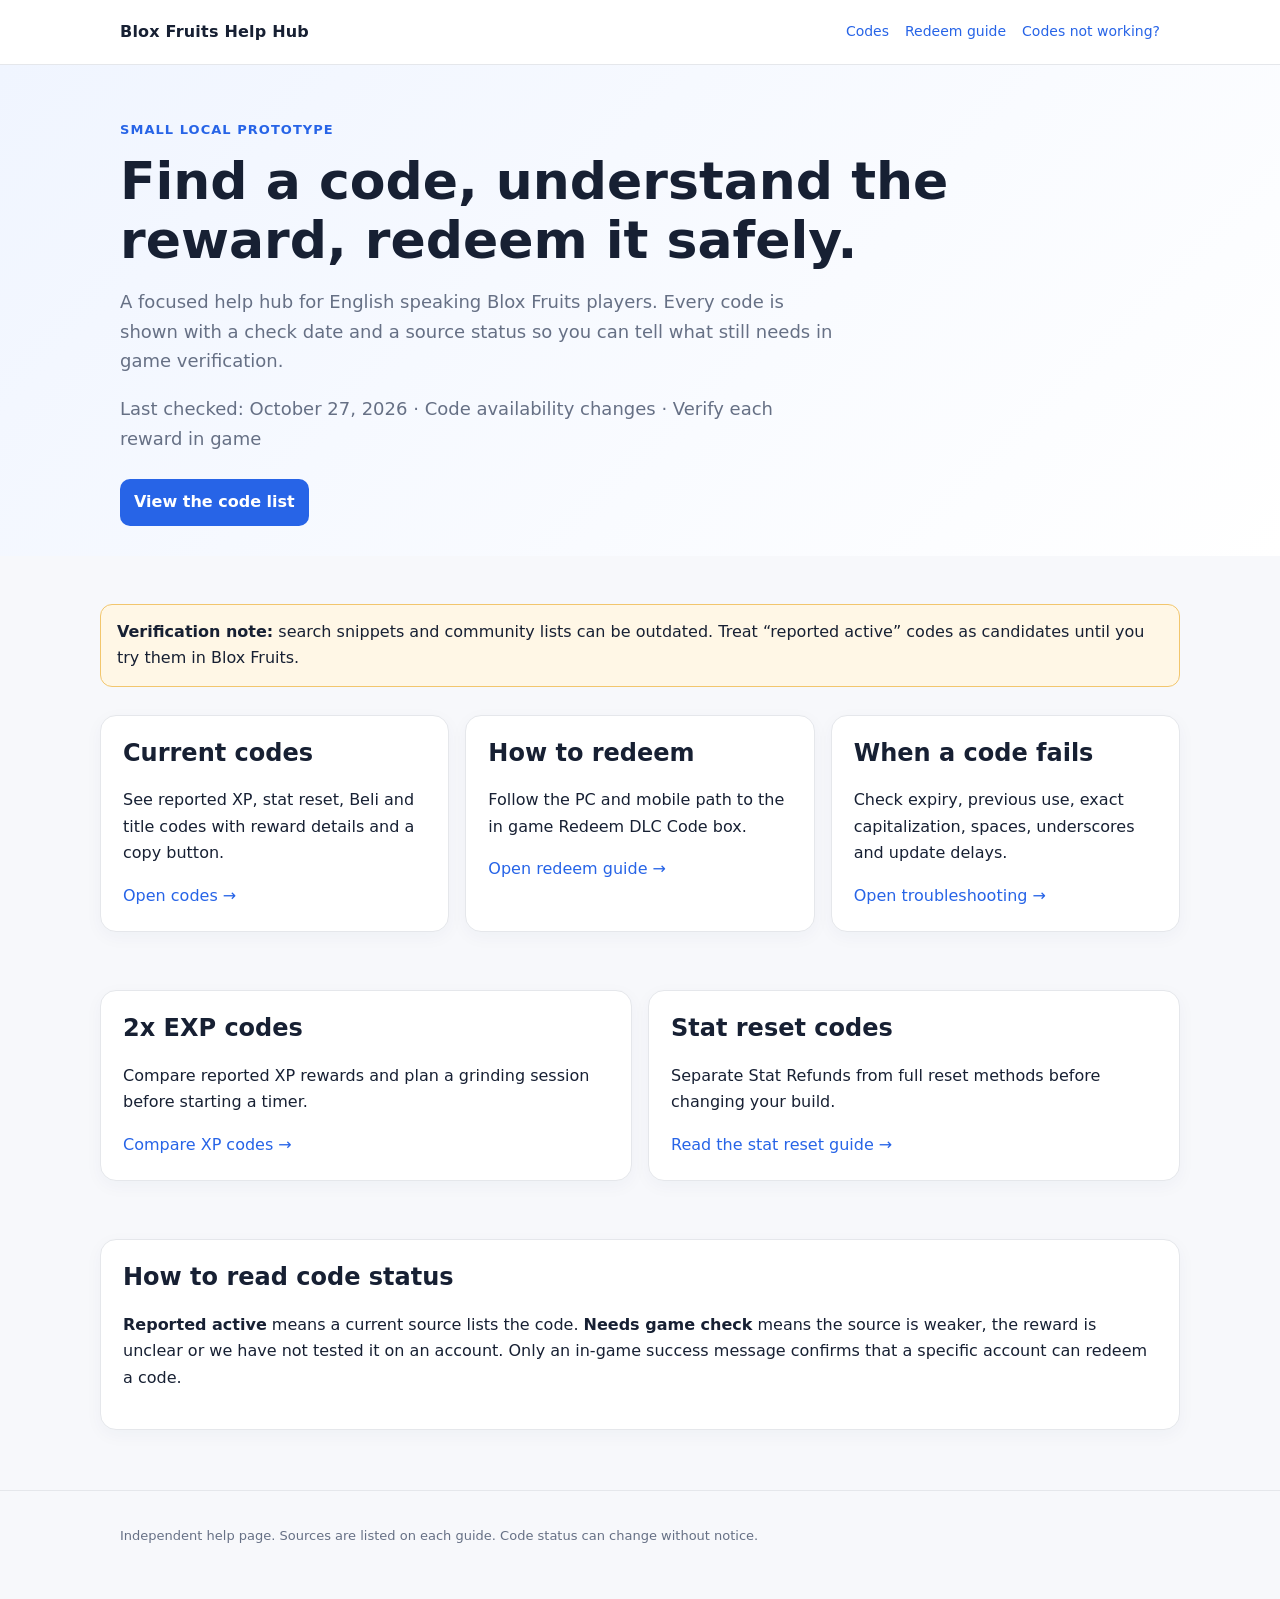
==== index.html @ a92c0d87 "Add Blox Fruits help hub site" ====
<!doctype html><html lang="en"><head><meta charset="utf-8"><meta name="viewport" content="width=device-width,initial-scale=1"><meta name="description" content="Find reported active Blox Fruits codes, confirm rewards, redeem codes on PC or mobile, and troubleshoot broken codes."><link rel="canonical" href="https://blox-fruits-help-hub.pages.dev/"><meta name="google-site-verification" content="WpJTzaE2lDU1zgOgY-33AHpInZoTjQPPPGhO0nWRNOk"><title>Blox Fruits Help Hub | Codes and Redeem Guides</title><link rel="stylesheet" href="styles.css"></head><body><header class="top"><div class="shell nav"><a class="logo" href="/">Blox Fruits Help Hub</a><nav class="links"><a href="/codes">Codes</a><a href="/redeem">Redeem guide</a><a href="/not-working">Codes not working?</a></nav></div></header><main><section class="hero"><div class="shell"><div class="eyebrow">Small local prototype</div><h1>Find a code, understand the reward, redeem it safely.</h1><p>A focused help hub for English speaking Blox Fruits players. Every code is shown with a check date and a source status so you can tell what still needs in game verification.</p><p class="meta">Last checked: October 27, 2026 · Code availability changes · Verify each reward in game</p><a class="button" href="/codes">View the code list</a></div></section><section class="section shell"><div class="notice"><strong>Verification note:</strong> search snippets and community lists can be outdated. Treat “reported active” codes as candidates until you try them in Blox Fruits.</div><div class="grid"><article class="card"><h2>Current codes</h2><p>See reported XP, stat reset, Beli and title codes with reward details and a copy button.</p><a href="/codes">Open codes →</a></article><article class="card"><h2>How to redeem</h2><p>Follow the PC and mobile path to the in game Redeem DLC Code box.</p><a href="/redeem">Open redeem guide →</a></article><article class="card"><h2>When a code fails</h2><p>Check expiry, previous use, exact capitalization, spaces, underscores and update delays.</p><a href="/not-working">Open troubleshooting →</a></article></div><div class="grid section"><article class="card"><h2>2x EXP codes</h2><p>Compare reported XP rewards and plan a grinding session before starting a timer.</p><a href="/two-x-exp-codes">Compare XP codes →</a></article><article class="card"><h2>Stat reset codes</h2><p>Separate Stat Refunds from full reset methods before changing your build.</p><a href="/stat-reset-codes">Read the stat reset guide →</a></article></div><div class="card"><h2>How to read code status</h2><p><strong>Reported active</strong> means a current source lists the code. <strong>Needs game check</strong> means the source is weaker, the reward is unclear or we have not tested it on an account. Only an in-game success message confirms that a specific account can redeem a code.</p></div></section></main><footer class="footer"><div class="shell">Independent help page. Sources are listed on each guide. Code status can change without notice.</div></footer></body></html>
---- styles.css ----
:root{--bg:#f7f8fb;--ink:#172033;--muted:#667085;--card:#fff;--line:#e5e7eb;--brand:#2764e7;--soft:#eef4ff;--warn:#fff7e6;--warn-line:#f2c66d;--ok:#e8f7ee;--ok-line:#83c99c}*{box-sizing:border-box}body{margin:0;background:var(--bg);color:var(--ink);font:16px/1.65 system-ui,-apple-system,BlinkMacSystemFont,"Segoe UI",sans-serif}a{color:var(--brand);text-decoration:none}a:hover{text-decoration:underline}.shell{max-width:1080px;margin:auto;padding:0 20px}.top{background:#fff;border-bottom:1px solid var(--line);position:sticky;top:0;z-index:10}.nav{display:flex;align-items:center;justify-content:space-between;min-height:64px;gap:18px}.logo{font-weight:800;color:var(--ink);letter-spacing:.2px}.links{display:flex;gap:16px;flex-wrap:wrap;font-size:14px}.hero{padding:54px 0 30px;background:linear-gradient(135deg,#f0f5ff,#fff)}.eyebrow{font-size:13px;color:var(--brand);font-weight:700;text-transform:uppercase;letter-spacing:.08em}.hero h1{font-size:clamp(32px,5vw,52px);line-height:1.12;margin:12px 0}.hero p{max-width:720px;color:var(--muted);font-size:18px}.meta{font-size:13px;color:var(--muted)}.grid{display:grid;grid-template-columns:repeat(auto-fit,minmax(240px,1fr));gap:16px;margin:28px 0}.card{background:var(--card);border:1px solid var(--line);border-radius:16px;padding:22px;box-shadow:0 5px 18px rgba(25,50,100,.04)}.card h2,.card h3{margin-top:0;line-height:1.25}.button{display:inline-block;background:var(--brand);color:#fff;border-radius:10px;padding:10px 14px;font-weight:700;margin-top:8px}.button:hover{text-decoration:none;filter:brightness(.95)}.section{padding:30px 0}.notice{background:var(--warn);border:1px solid var(--warn-line);padding:14px 16px;border-radius:12px;margin:18px 0}.success{background:var(--ok);border:1px solid var(--ok-line);padding:14px 16px;border-radius:12px;margin:18px 0}.table-wrap{overflow-x:auto;background:#fff;border:1px solid var(--line);border-radius:14px}.codes{border-collapse:collapse;width:100%;min-width:680px}.codes th,.codes td{padding:13px 14px;border-bottom:1px solid var(--line);text-align:left;vertical-align:top}.codes th{background:#fafbff;font-size:13px;color:var(--muted)}.codes tr:last-child td{border-bottom:0}.code{font-family:ui-monospace,SFMono-Regular,Menlo,monospace;font-weight:700;white-space:nowrap}.tag{display:inline-block;border-radius:999px;padding:2px 9px;font-size:12px;font-weight:700}.tag.verify{background:#fff1cc;color:#8a5b00}.tag.exp{background:#f1f2f4;color:#596273}.tag.xp{background:#e9f2ff;color:#2058bb}.two{display:grid;grid-template-columns:repeat(auto-fit,minmax(300px,1fr));gap:18px}.steps li{margin:9px 0}.footer{color:var(--muted);font-size:13px;padding:34px 0 52px;border-top:1px solid var(--line);margin-top:30px}.small{font-size:14px;color:var(--muted)}@media(max-width:640px){.nav{align-items:flex-start;flex-direction:column;padding:14px 0}.hero{padding-top:34px}.links{gap:10px}.card{padding:18px}.table-wrap{overflow:visible;border:0;background:transparent}.codes{display:block;min-width:0;background:transparent}.codes thead{display:none}.codes tbody,.codes tr,.codes td{display:block;width:100%}.codes tr{background:#fff;border:1px solid var(--line);border-radius:14px;margin:0 0 12px;padding:4px 14px}.codes td{border-bottom:1px solid var(--line);padding:10px 0}.codes tr:last-child td{border-bottom:1px solid var(--line)}.codes td:last-child{border-bottom:0;padding-top:12px}.codes td::before{content:attr(data-label);display:block;font-size:12px;font-weight:700;color:var(--muted);margin-bottom:3px}.code{white-space:normal;overflow-wrap:anywhere}.two{grid-template-columns:1fr}}
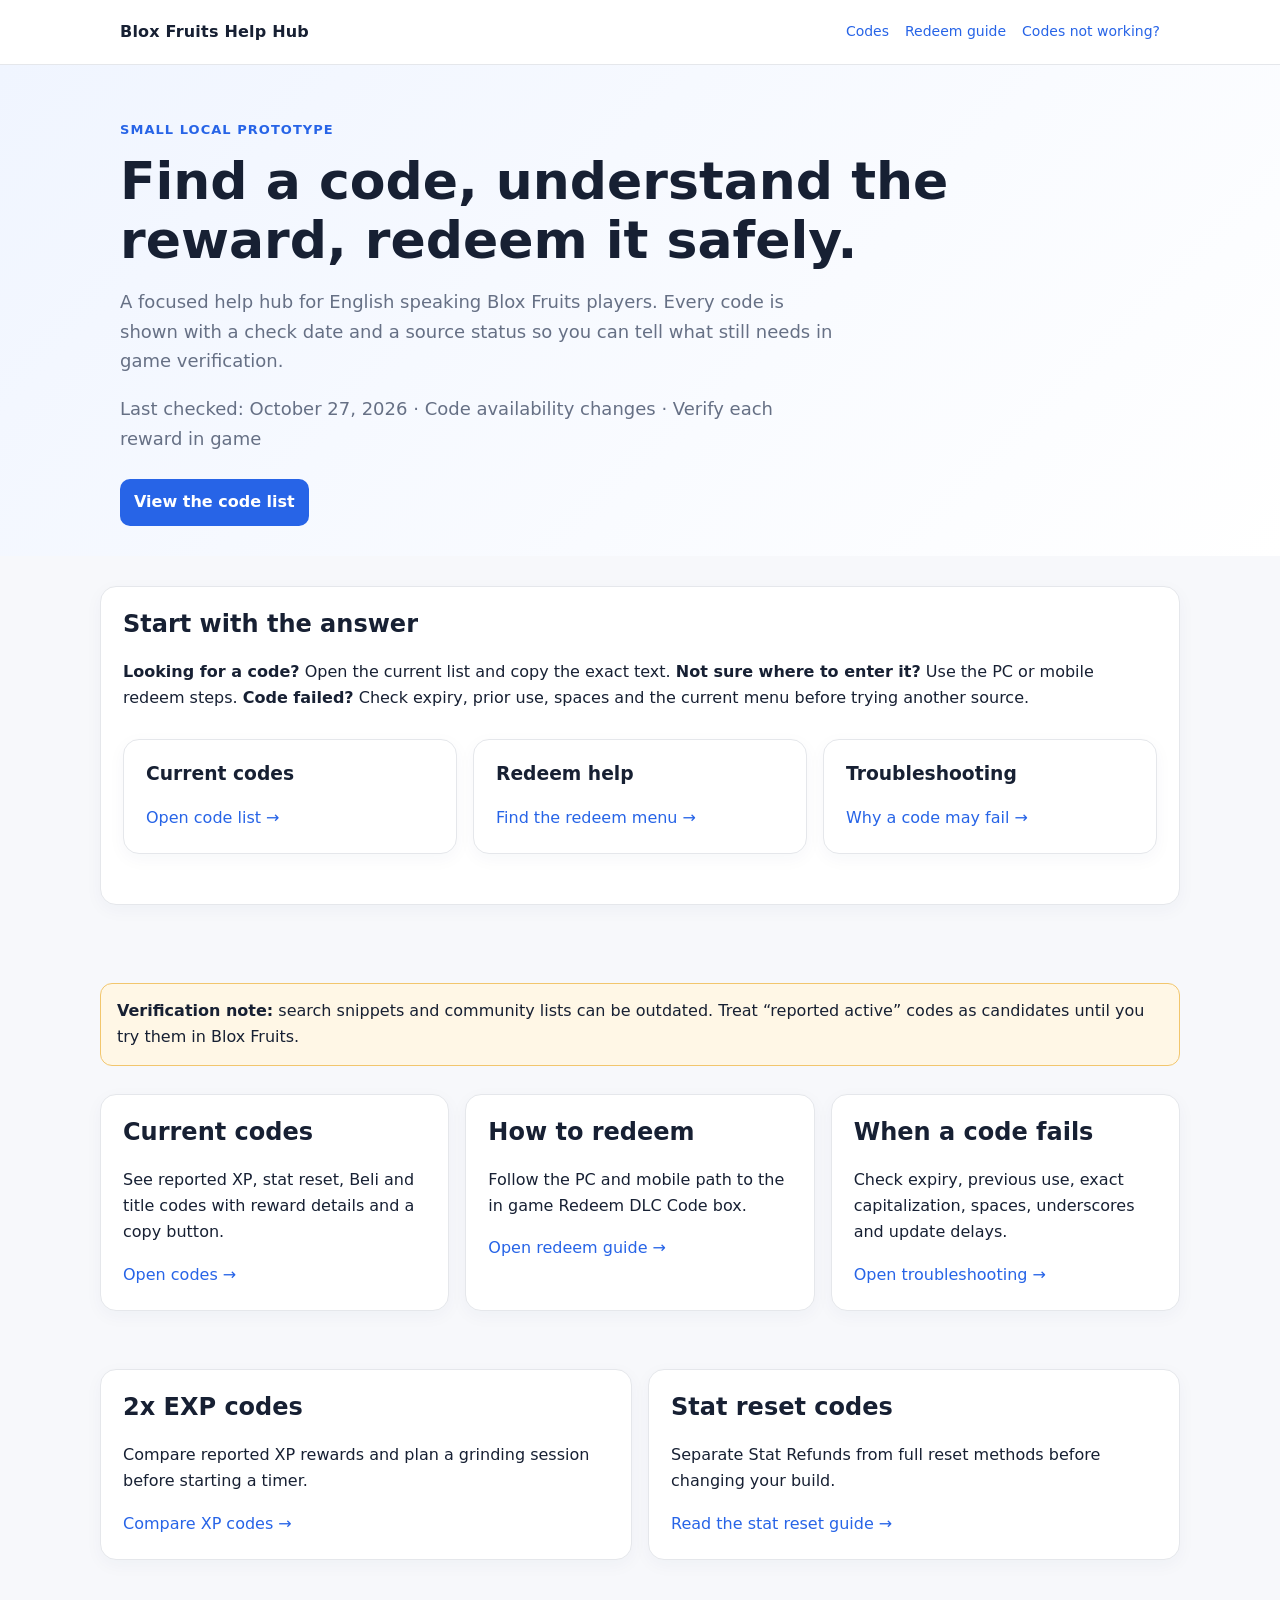
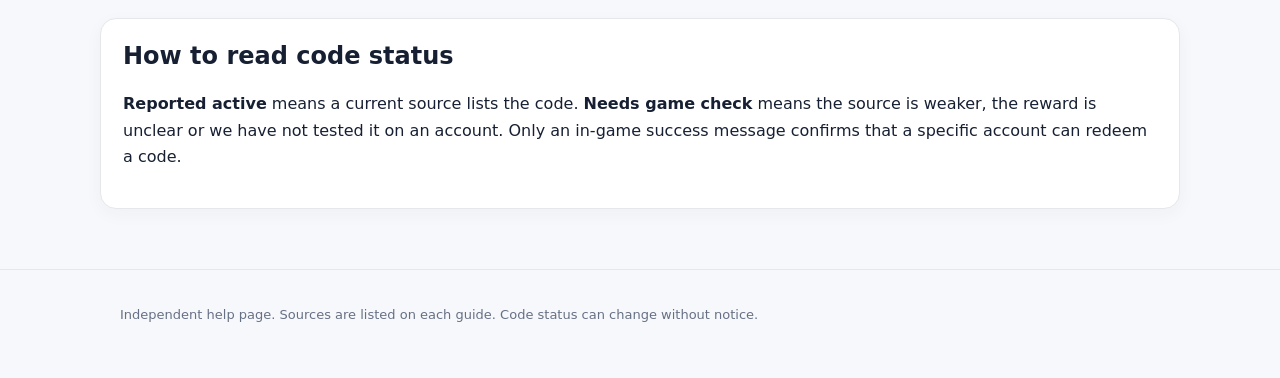
==== commit 6be7cca5: "Add topic pages and improve mobile code cards" ====
--- a/index.html
+++ b/index.html
@@ -1 +1 @@
-<!doctype html><html lang="en"><head><meta charset="utf-8"><meta name="viewport" content="width=device-width,initial-scale=1"><meta name="description" content="Find reported active Blox Fruits codes, confirm rewards, redeem codes on PC or mobile, and troubleshoot broken codes."><link rel="canonical" href="https://blox-fruits-help-hub.pages.dev/"><meta name="google-site-verification" content="WpJTzaE2lDU1zgOgY-33AHpInZoTjQPPPGhO0nWRNOk"><title>Blox Fruits Help Hub | Codes and Redeem Guides</title><link rel="stylesheet" href="styles.css"></head><body><header class="top"><div class="shell nav"><a class="logo" href="/">Blox Fruits Help Hub</a><nav class="links"><a href="/codes">Codes</a><a href="/redeem">Redeem guide</a><a href="/not-working">Codes not working?</a></nav></div></header><main><section class="hero"><div class="shell"><div class="eyebrow">Small local prototype</div><h1>Find a code, understand the reward, redeem it safely.</h1><p>A focused help hub for English speaking Blox Fruits players. Every code is shown with a check date and a source status so you can tell what still needs in game verification.</p><p class="meta">Last checked: October 27, 2026 · Code availability changes · Verify each reward in game</p><a class="button" href="/codes">View the code list</a></div></section><section class="section shell"><div class="notice"><strong>Verification note:</strong> search snippets and community lists can be outdated. Treat “reported active” codes as candidates until you try them in Blox Fruits.</div><div class="grid"><article class="card"><h2>Current codes</h2><p>See reported XP, stat reset, Beli and title codes with reward details and a copy button.</p><a href="/codes">Open codes →</a></article><article class="card"><h2>How to redeem</h2><p>Follow the PC and mobile path to the in game Redeem DLC Code box.</p><a href="/redeem">Open redeem guide →</a></article><article class="card"><h2>When a code fails</h2><p>Check expiry, previous use, exact capitalization, spaces, underscores and update delays.</p><a href="/not-working">Open troubleshooting →</a></article></div><div class="grid section"><article class="card"><h2>2x EXP codes</h2><p>Compare reported XP rewards and plan a grinding session before starting a timer.</p><a href="/two-x-exp-codes">Compare XP codes →</a></article><article class="card"><h2>Stat reset codes</h2><p>Separate Stat Refunds from full reset methods before changing your build.</p><a href="/stat-reset-codes">Read the stat reset guide →</a></article></div><div class="card"><h2>How to read code status</h2><p><strong>Reported active</strong> means a current source lists the code. <strong>Needs game check</strong> means the source is weaker, the reward is unclear or we have not tested it on an account. Only an in-game success message confirms that a specific account can redeem a code.</p></div></section></main><footer class="footer"><div class="shell">Independent help page. Sources are listed on each guide. Code status can change without notice.</div></footer></body></html>
+<!doctype html><html lang="en"><head><meta charset="utf-8"><meta name="viewport" content="width=device-width,initial-scale=1"><meta name="description" content="Find reported active Blox Fruits codes, confirm rewards, redeem codes on PC or mobile, and troubleshoot broken codes."><link rel="canonical" href="https://blox-fruits-help-hub.pages.dev/"><meta name="google-site-verification" content="WpJTzaE2lDU1zgOgY-33AHpInZoTjQPPPGhO0nWRNOk"><title>Blox Fruits Help Hub | Codes and Redeem Guides</title><link rel="stylesheet" href="styles.css"></head><body><header class="top"><div class="shell nav"><a class="logo" href="/">Blox Fruits Help Hub</a><nav class="links"><a href="/codes">Codes</a><a href="/redeem">Redeem guide</a><a href="/not-working">Codes not working?</a></nav></div></header><main><section class="hero"><div class="shell"><div class="eyebrow">Small local prototype</div><h1>Find a code, understand the reward, redeem it safely.</h1><p>A focused help hub for English speaking Blox Fruits players. Every code is shown with a check date and a source status so you can tell what still needs in game verification.</p><p class="meta">Last checked: October 27, 2026 · Code availability changes · Verify each reward in game</p><a class="button" href="/codes">View the code list</a></div></section><section class="section shell"><div class="card"><h2>Start with the answer</h2><p><strong>Looking for a code?</strong> Open the current list and copy the exact text. <strong>Not sure where to enter it?</strong> Use the PC or mobile redeem steps. <strong>Code failed?</strong> Check expiry, prior use, spaces and the current menu before trying another source.</p><div class="grid"><article class="card"><h3>Current codes</h3><a href="/codes">Open code list →</a></article><article class="card"><h3>Redeem help</h3><a href="/redeem">Find the redeem menu →</a></article><article class="card"><h3>Troubleshooting</h3><a href="/not-working">Why a code may fail →</a></article></div></div></section><section class="section shell"><div class="notice"><strong>Verification note:</strong> search snippets and community lists can be outdated. Treat “reported active” codes as candidates until you try them in Blox Fruits.</div><div class="grid"><article class="card"><h2>Current codes</h2><p>See reported XP, stat reset, Beli and title codes with reward details and a copy button.</p><a href="/codes">Open codes →</a></article><article class="card"><h2>How to redeem</h2><p>Follow the PC and mobile path to the in game Redeem DLC Code box.</p><a href="/redeem">Open redeem guide →</a></article><article class="card"><h2>When a code fails</h2><p>Check expiry, previous use, exact capitalization, spaces, underscores and update delays.</p><a href="/not-working">Open troubleshooting →</a></article></div><div class="grid section"><article class="card"><h2>2x EXP codes</h2><p>Compare reported XP rewards and plan a grinding session before starting a timer.</p><a href="/two-x-exp-codes">Compare XP codes →</a></article><article class="card"><h2>Stat reset codes</h2><p>Separate Stat Refunds from full reset methods before changing your build.</p><a href="/stat-reset-codes">Read the stat reset guide →</a></article></div><div class="card"><h2>How to read code status</h2><p><strong>Reported active</strong> means a current source lists the code. <strong>Needs game check</strong> means the source is weaker, the reward is unclear or we have not tested it on an account. Only an in-game success message confirms that a specific account can redeem a code.</p></div></section></main><footer class="footer"><div class="shell">Independent help page. Sources are listed on each guide. Code status can change without notice.</div></footer></body></html>
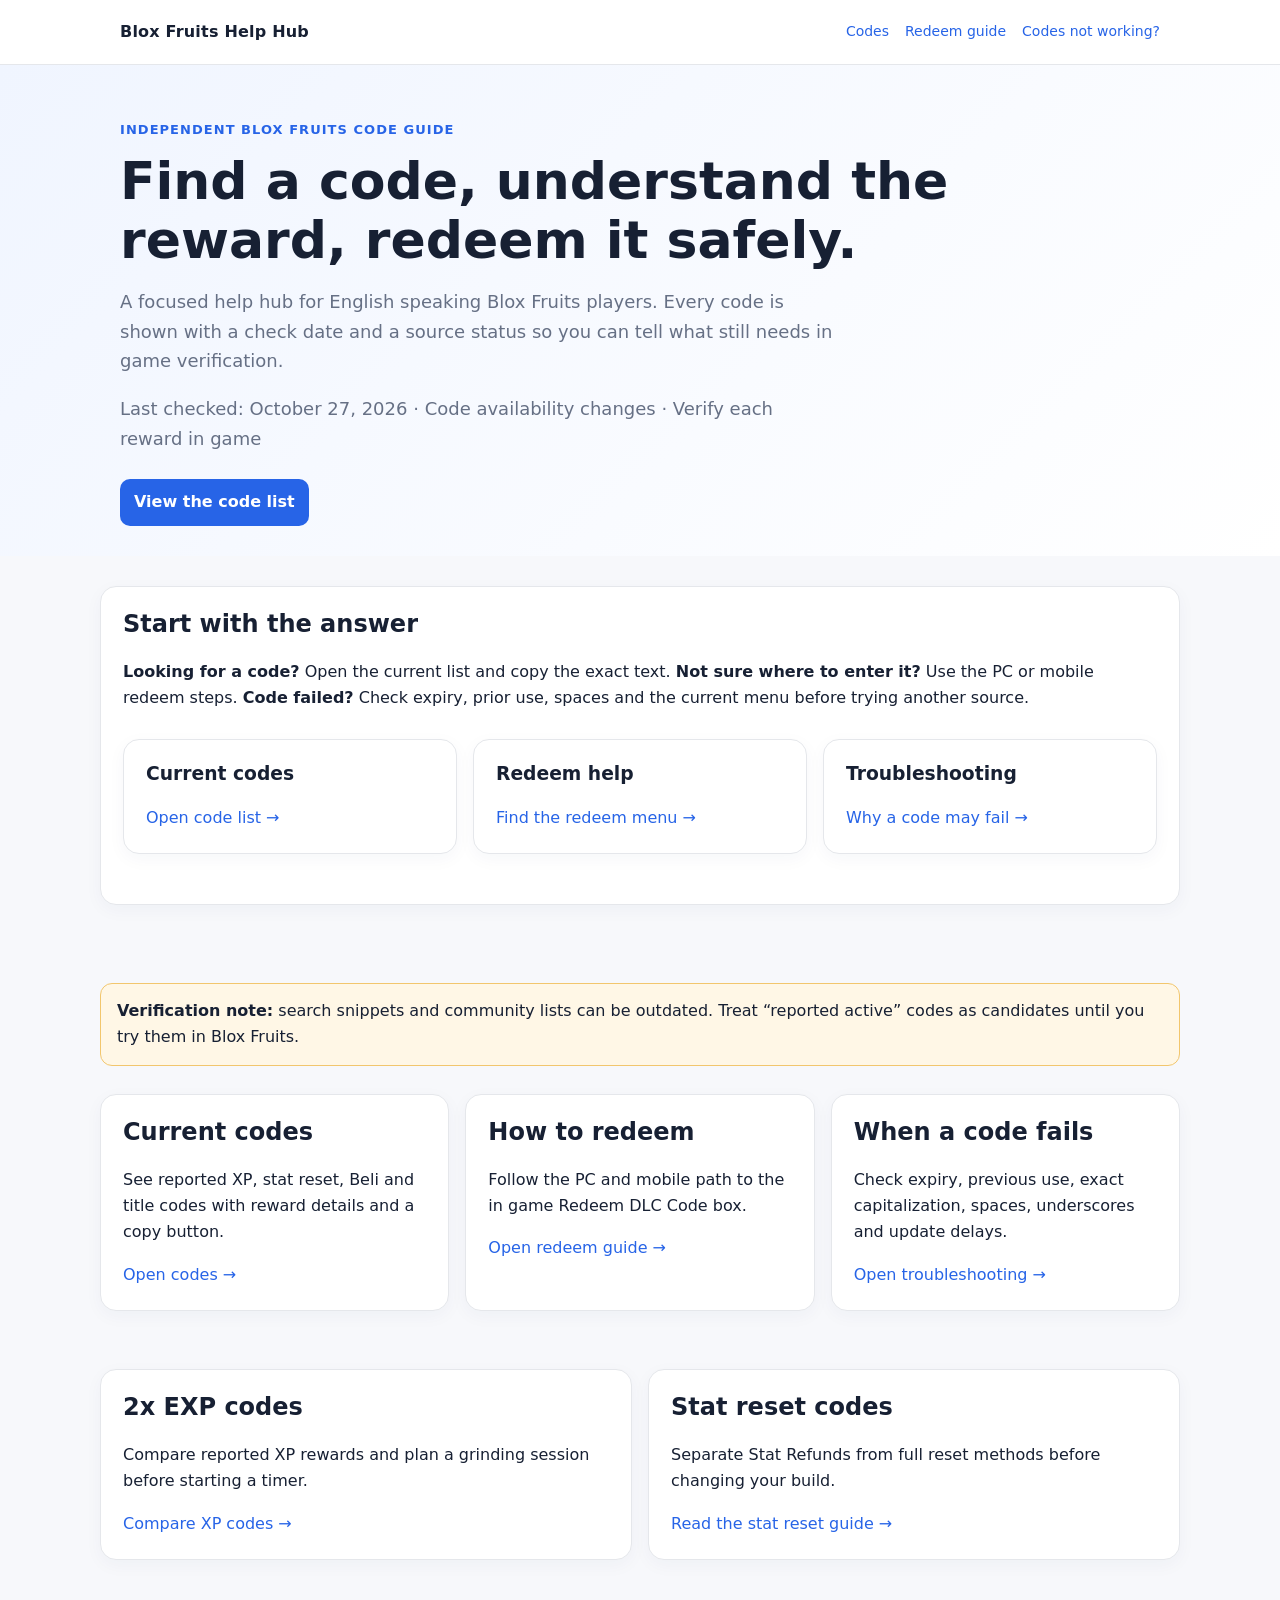
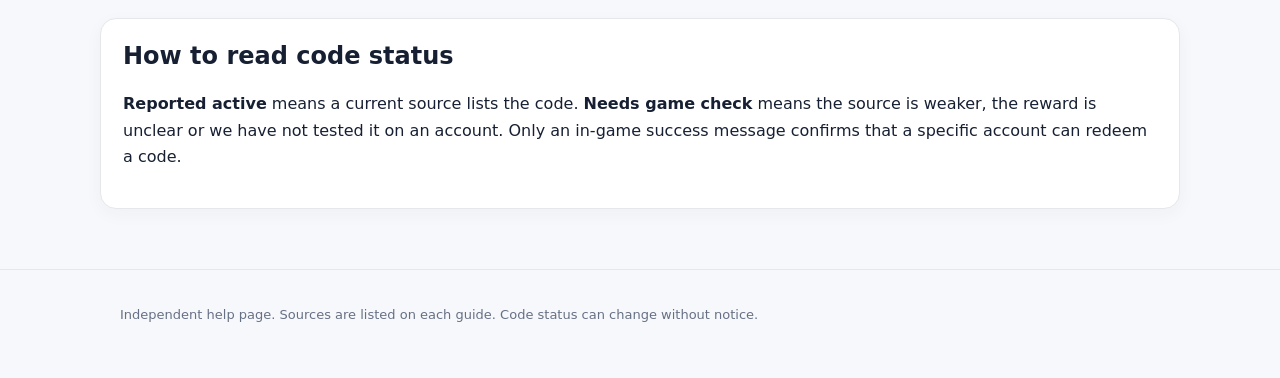
==== commit 2946a622: "Remove prototype label from public homepage" ====
--- a/index.html
+++ b/index.html
@@ -1 +1 @@
-<!doctype html><html lang="en"><head><meta charset="utf-8"><meta name="viewport" content="width=device-width,initial-scale=1"><meta name="description" content="Find reported active Blox Fruits codes, confirm rewards, redeem codes on PC or mobile, and troubleshoot broken codes."><link rel="canonical" href="https://blox-fruits-help-hub.pages.dev/"><meta name="google-site-verification" content="WpJTzaE2lDU1zgOgY-33AHpInZoTjQPPPGhO0nWRNOk"><title>Blox Fruits Help Hub | Codes and Redeem Guides</title><link rel="stylesheet" href="styles.css"></head><body><header class="top"><div class="shell nav"><a class="logo" href="/">Blox Fruits Help Hub</a><nav class="links"><a href="/codes">Codes</a><a href="/redeem">Redeem guide</a><a href="/not-working">Codes not working?</a></nav></div></header><main><section class="hero"><div class="shell"><div class="eyebrow">Small local prototype</div><h1>Find a code, understand the reward, redeem it safely.</h1><p>A focused help hub for English speaking Blox Fruits players. Every code is shown with a check date and a source status so you can tell what still needs in game verification.</p><p class="meta">Last checked: October 27, 2026 · Code availability changes · Verify each reward in game</p><a class="button" href="/codes">View the code list</a></div></section><section class="section shell"><div class="card"><h2>Start with the answer</h2><p><strong>Looking for a code?</strong> Open the current list and copy the exact text. <strong>Not sure where to enter it?</strong> Use the PC or mobile redeem steps. <strong>Code failed?</strong> Check expiry, prior use, spaces and the current menu before trying another source.</p><div class="grid"><article class="card"><h3>Current codes</h3><a href="/codes">Open code list →</a></article><article class="card"><h3>Redeem help</h3><a href="/redeem">Find the redeem menu →</a></article><article class="card"><h3>Troubleshooting</h3><a href="/not-working">Why a code may fail →</a></article></div></div></section><section class="section shell"><div class="notice"><strong>Verification note:</strong> search snippets and community lists can be outdated. Treat “reported active” codes as candidates until you try them in Blox Fruits.</div><div class="grid"><article class="card"><h2>Current codes</h2><p>See reported XP, stat reset, Beli and title codes with reward details and a copy button.</p><a href="/codes">Open codes →</a></article><article class="card"><h2>How to redeem</h2><p>Follow the PC and mobile path to the in game Redeem DLC Code box.</p><a href="/redeem">Open redeem guide →</a></article><article class="card"><h2>When a code fails</h2><p>Check expiry, previous use, exact capitalization, spaces, underscores and update delays.</p><a href="/not-working">Open troubleshooting →</a></article></div><div class="grid section"><article class="card"><h2>2x EXP codes</h2><p>Compare reported XP rewards and plan a grinding session before starting a timer.</p><a href="/two-x-exp-codes">Compare XP codes →</a></article><article class="card"><h2>Stat reset codes</h2><p>Separate Stat Refunds from full reset methods before changing your build.</p><a href="/stat-reset-codes">Read the stat reset guide →</a></article></div><div class="card"><h2>How to read code status</h2><p><strong>Reported active</strong> means a current source lists the code. <strong>Needs game check</strong> means the source is weaker, the reward is unclear or we have not tested it on an account. Only an in-game success message confirms that a specific account can redeem a code.</p></div></section></main><footer class="footer"><div class="shell">Independent help page. Sources are listed on each guide. Code status can change without notice.</div></footer></body></html>
+<!doctype html><html lang="en"><head><meta charset="utf-8"><meta name="viewport" content="width=device-width,initial-scale=1"><meta name="description" content="Find reported active Blox Fruits codes, confirm rewards, redeem codes on PC or mobile, and troubleshoot broken codes."><link rel="canonical" href="https://blox-fruits-help-hub.pages.dev/"><meta name="google-site-verification" content="WpJTzaE2lDU1zgOgY-33AHpInZoTjQPPPGhO0nWRNOk"><title>Blox Fruits Help Hub | Codes and Redeem Guides</title><link rel="stylesheet" href="styles.css"></head><body><header class="top"><div class="shell nav"><a class="logo" href="/">Blox Fruits Help Hub</a><nav class="links"><a href="/codes">Codes</a><a href="/redeem">Redeem guide</a><a href="/not-working">Codes not working?</a></nav></div></header><main><section class="hero"><div class="shell"><div class="eyebrow">Independent Blox Fruits code guide</div><h1>Find a code, understand the reward, redeem it safely.</h1><p>A focused help hub for English speaking Blox Fruits players. Every code is shown with a check date and a source status so you can tell what still needs in game verification.</p><p class="meta">Last checked: October 27, 2026 · Code availability changes · Verify each reward in game</p><a class="button" href="/codes">View the code list</a></div></section><section class="section shell"><div class="card"><h2>Start with the answer</h2><p><strong>Looking for a code?</strong> Open the current list and copy the exact text. <strong>Not sure where to enter it?</strong> Use the PC or mobile redeem steps. <strong>Code failed?</strong> Check expiry, prior use, spaces and the current menu before trying another source.</p><div class="grid"><article class="card"><h3>Current codes</h3><a href="/codes">Open code list →</a></article><article class="card"><h3>Redeem help</h3><a href="/redeem">Find the redeem menu →</a></article><article class="card"><h3>Troubleshooting</h3><a href="/not-working">Why a code may fail →</a></article></div></div></section><section class="section shell"><div class="notice"><strong>Verification note:</strong> search snippets and community lists can be outdated. Treat “reported active” codes as candidates until you try them in Blox Fruits.</div><div class="grid"><article class="card"><h2>Current codes</h2><p>See reported XP, stat reset, Beli and title codes with reward details and a copy button.</p><a href="/codes">Open codes →</a></article><article class="card"><h2>How to redeem</h2><p>Follow the PC and mobile path to the in game Redeem DLC Code box.</p><a href="/redeem">Open redeem guide →</a></article><article class="card"><h2>When a code fails</h2><p>Check expiry, previous use, exact capitalization, spaces, underscores and update delays.</p><a href="/not-working">Open troubleshooting →</a></article></div><div class="grid section"><article class="card"><h2>2x EXP codes</h2><p>Compare reported XP rewards and plan a grinding session before starting a timer.</p><a href="/two-x-exp-codes">Compare XP codes →</a></article><article class="card"><h2>Stat reset codes</h2><p>Separate Stat Refunds from full reset methods before changing your build.</p><a href="/stat-reset-codes">Read the stat reset guide →</a></article></div><div class="card"><h2>How to read code status</h2><p><strong>Reported active</strong> means a current source lists the code. <strong>Needs game check</strong> means the source is weaker, the reward is unclear or we have not tested it on an account. Only an in-game success message confirms that a specific account can redeem a code.</p></div></section></main><footer class="footer"><div class="shell">Independent help page. Sources are listed on each guide. Code status can change without notice.</div></footer></body></html>
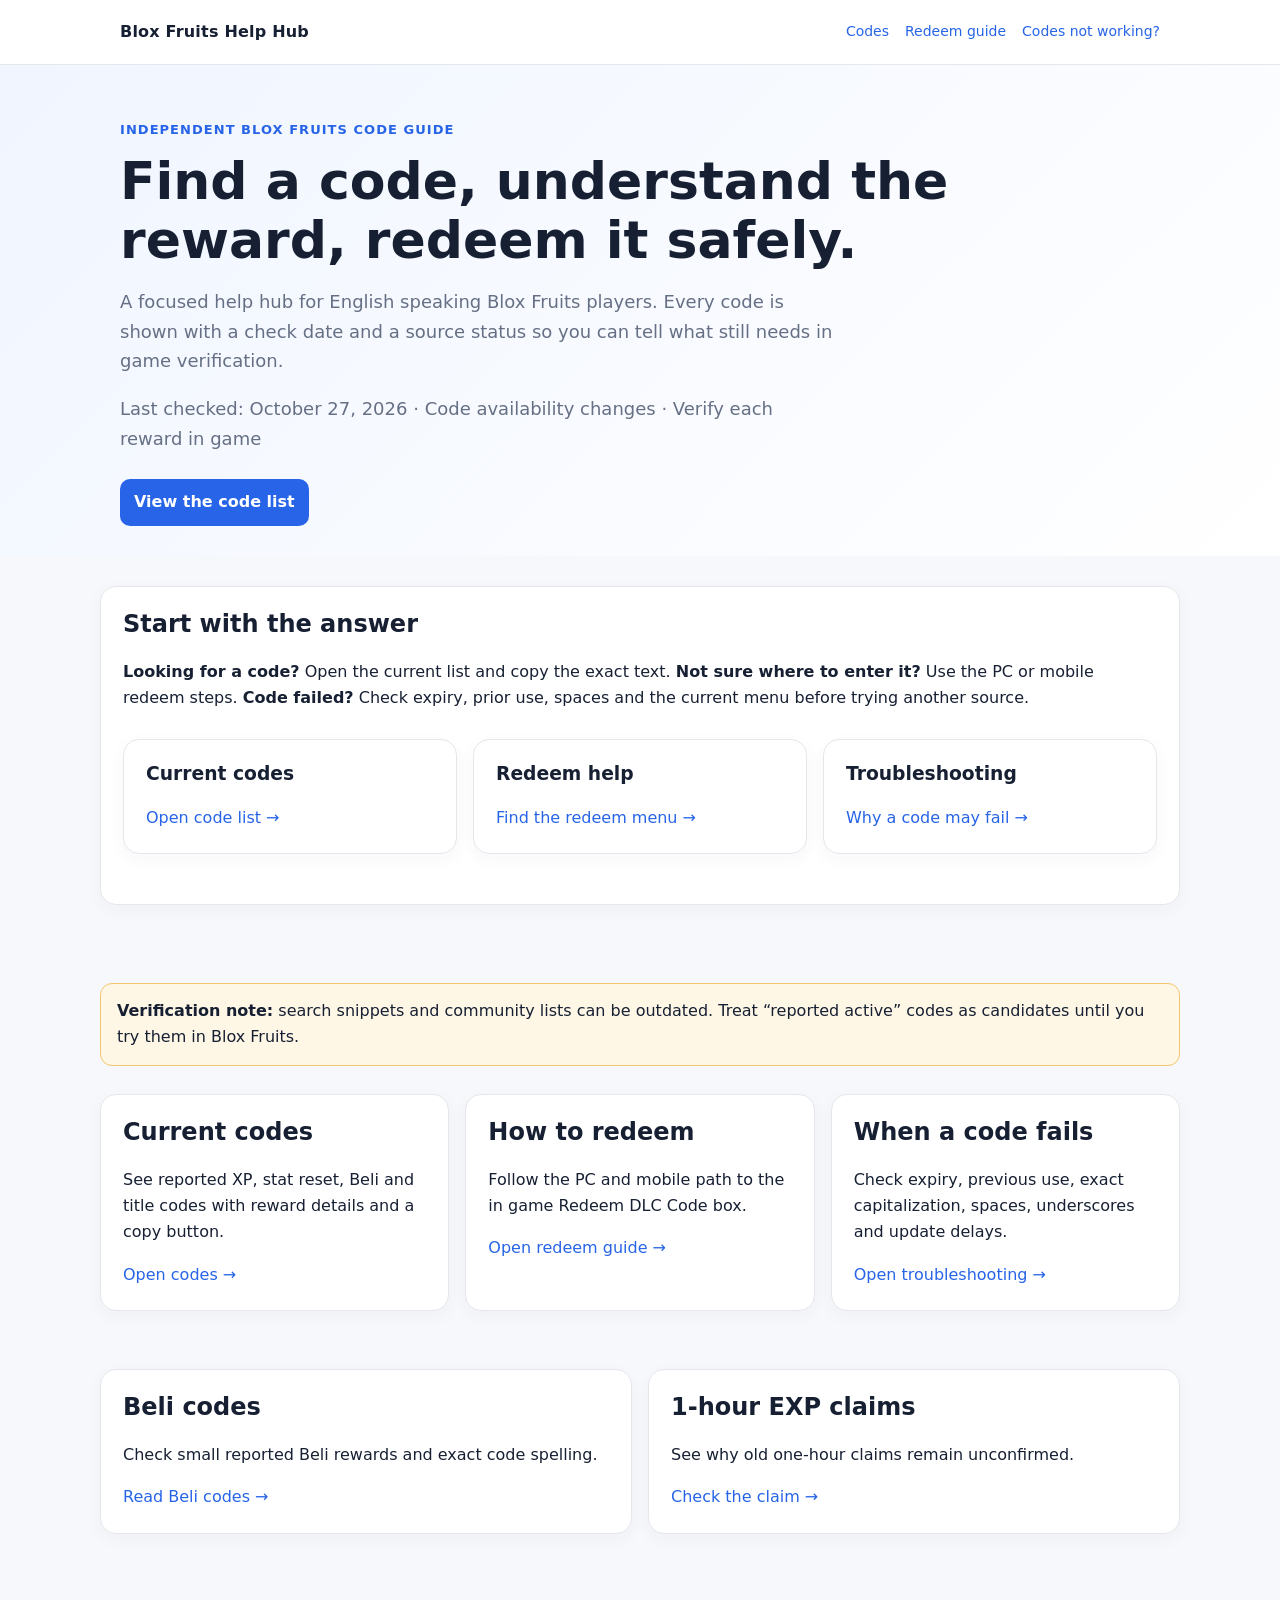
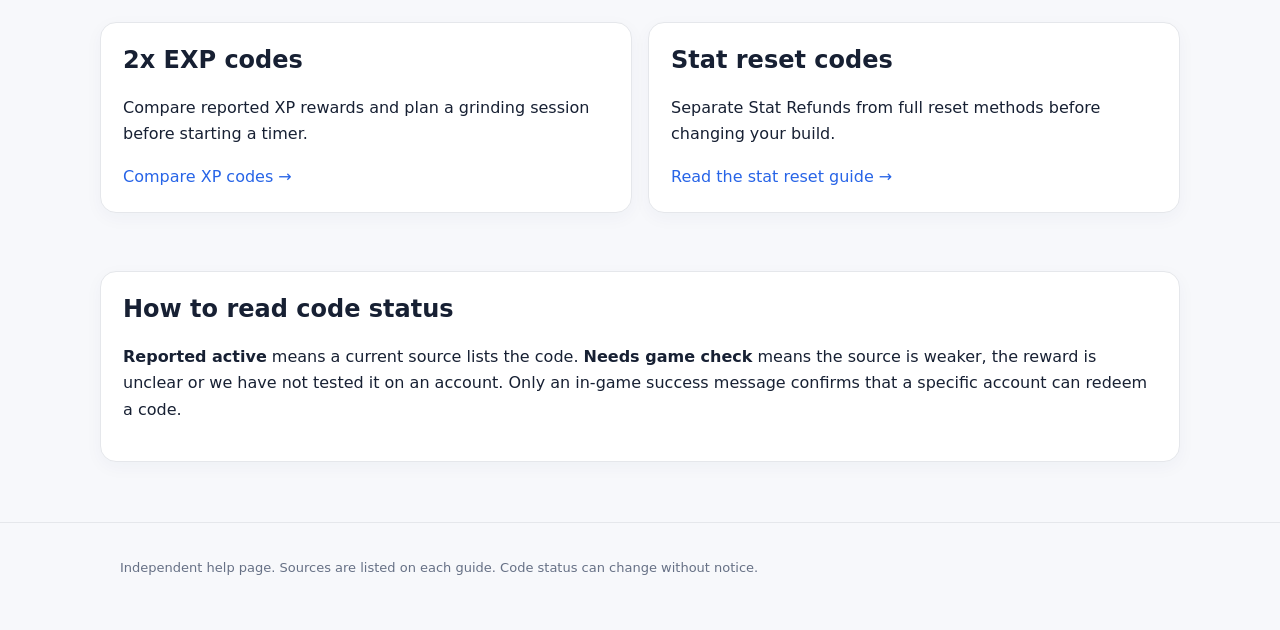
==== commit 4e7dc562: "Add Beli and one-hour EXP claim guides" ====
--- a/index.html
+++ b/index.html
@@ -1 +1 @@
-<!doctype html><html lang="en"><head><meta charset="utf-8"><meta name="viewport" content="width=device-width,initial-scale=1"><meta name="description" content="Find reported active Blox Fruits codes, confirm rewards, redeem codes on PC or mobile, and troubleshoot broken codes."><link rel="canonical" href="https://blox-fruits-help-hub.pages.dev/"><meta name="google-site-verification" content="WpJTzaE2lDU1zgOgY-33AHpInZoTjQPPPGhO0nWRNOk"><title>Blox Fruits Help Hub | Codes and Redeem Guides</title><link rel="stylesheet" href="styles.css"></head><body><header class="top"><div class="shell nav"><a class="logo" href="/">Blox Fruits Help Hub</a><nav class="links"><a href="/codes">Codes</a><a href="/redeem">Redeem guide</a><a href="/not-working">Codes not working?</a></nav></div></header><main><section class="hero"><div class="shell"><div class="eyebrow">Independent Blox Fruits code guide</div><h1>Find a code, understand the reward, redeem it safely.</h1><p>A focused help hub for English speaking Blox Fruits players. Every code is shown with a check date and a source status so you can tell what still needs in game verification.</p><p class="meta">Last checked: October 27, 2026 · Code availability changes · Verify each reward in game</p><a class="button" href="/codes">View the code list</a></div></section><section class="section shell"><div class="card"><h2>Start with the answer</h2><p><strong>Looking for a code?</strong> Open the current list and copy the exact text. <strong>Not sure where to enter it?</strong> Use the PC or mobile redeem steps. <strong>Code failed?</strong> Check expiry, prior use, spaces and the current menu before trying another source.</p><div class="grid"><article class="card"><h3>Current codes</h3><a href="/codes">Open code list →</a></article><article class="card"><h3>Redeem help</h3><a href="/redeem">Find the redeem menu →</a></article><article class="card"><h3>Troubleshooting</h3><a href="/not-working">Why a code may fail →</a></article></div></div></section><section class="section shell"><div class="notice"><strong>Verification note:</strong> search snippets and community lists can be outdated. Treat “reported active” codes as candidates until you try them in Blox Fruits.</div><div class="grid"><article class="card"><h2>Current codes</h2><p>See reported XP, stat reset, Beli and title codes with reward details and a copy button.</p><a href="/codes">Open codes →</a></article><article class="card"><h2>How to redeem</h2><p>Follow the PC and mobile path to the in game Redeem DLC Code box.</p><a href="/redeem">Open redeem guide →</a></article><article class="card"><h2>When a code fails</h2><p>Check expiry, previous use, exact capitalization, spaces, underscores and update delays.</p><a href="/not-working">Open troubleshooting →</a></article></div><div class="grid section"><article class="card"><h2>2x EXP codes</h2><p>Compare reported XP rewards and plan a grinding session before starting a timer.</p><a href="/two-x-exp-codes">Compare XP codes →</a></article><article class="card"><h2>Stat reset codes</h2><p>Separate Stat Refunds from full reset methods before changing your build.</p><a href="/stat-reset-codes">Read the stat reset guide →</a></article></div><div class="card"><h2>How to read code status</h2><p><strong>Reported active</strong> means a current source lists the code. <strong>Needs game check</strong> means the source is weaker, the reward is unclear or we have not tested it on an account. Only an in-game success message confirms that a specific account can redeem a code.</p></div></section></main><footer class="footer"><div class="shell">Independent help page. Sources are listed on each guide. Code status can change without notice.</div></footer></body></html>
+<!doctype html><html lang="en"><head><meta charset="utf-8"><meta name="viewport" content="width=device-width,initial-scale=1"><meta name="description" content="Find reported active Blox Fruits codes, confirm rewards, redeem codes on PC or mobile, and troubleshoot broken codes."><link rel="canonical" href="https://blox-fruits-help-hub.pages.dev/"><meta name="google-site-verification" content="WpJTzaE2lDU1zgOgY-33AHpInZoTjQPPPGhO0nWRNOk"><title>Blox Fruits Help Hub | Codes and Redeem Guides</title><link rel="stylesheet" href="styles.css"></head><body><header class="top"><div class="shell nav"><a class="logo" href="/">Blox Fruits Help Hub</a><nav class="links"><a href="/codes">Codes</a><a href="/redeem">Redeem guide</a><a href="/not-working">Codes not working?</a></nav></div></header><main><section class="hero"><div class="shell"><div class="eyebrow">Independent Blox Fruits code guide</div><h1>Find a code, understand the reward, redeem it safely.</h1><p>A focused help hub for English speaking Blox Fruits players. Every code is shown with a check date and a source status so you can tell what still needs in game verification.</p><p class="meta">Last checked: October 27, 2026 · Code availability changes · Verify each reward in game</p><a class="button" href="/codes">View the code list</a></div></section><section class="section shell"><div class="card"><h2>Start with the answer</h2><p><strong>Looking for a code?</strong> Open the current list and copy the exact text. <strong>Not sure where to enter it?</strong> Use the PC or mobile redeem steps. <strong>Code failed?</strong> Check expiry, prior use, spaces and the current menu before trying another source.</p><div class="grid"><article class="card"><h3>Current codes</h3><a href="/codes">Open code list →</a></article><article class="card"><h3>Redeem help</h3><a href="/redeem">Find the redeem menu →</a></article><article class="card"><h3>Troubleshooting</h3><a href="/not-working">Why a code may fail →</a></article></div></div></section><section class="section shell"><div class="notice"><strong>Verification note:</strong> search snippets and community lists can be outdated. Treat “reported active” codes as candidates until you try them in Blox Fruits.</div><div class="grid"><article class="card"><h2>Current codes</h2><p>See reported XP, stat reset, Beli and title codes with reward details and a copy button.</p><a href="/codes">Open codes →</a></article><article class="card"><h2>How to redeem</h2><p>Follow the PC and mobile path to the in game Redeem DLC Code box.</p><a href="/redeem">Open redeem guide →</a></article><article class="card"><h2>When a code fails</h2><p>Check expiry, previous use, exact capitalization, spaces, underscores and update delays.</p><a href="/not-working">Open troubleshooting →</a></article></div><div class="grid section"><article class="card"><h2>Beli codes</h2><p>Check small reported Beli rewards and exact code spelling.</p><a href="/beli-codes">Read Beli codes →</a></article><article class="card"><h2>1-hour EXP claims</h2><p>See why old one-hour claims remain unconfirmed.</p><a href="/one-hour-exp-code">Check the claim →</a></article></div><div class="grid section"><article class="card"><h2>2x EXP codes</h2><p>Compare reported XP rewards and plan a grinding session before starting a timer.</p><a href="/two-x-exp-codes">Compare XP codes →</a></article><article class="card"><h2>Stat reset codes</h2><p>Separate Stat Refunds from full reset methods before changing your build.</p><a href="/stat-reset-codes">Read the stat reset guide →</a></article></div><div class="card"><h2>How to read code status</h2><p><strong>Reported active</strong> means a current source lists the code. <strong>Needs game check</strong> means the source is weaker, the reward is unclear or we have not tested it on an account. Only an in-game success message confirms that a specific account can redeem a code.</p></div></section></main><footer class="footer"><div class="shell">Independent help page. Sources are listed on each guide. Code status can change without notice.</div></footer></body></html>
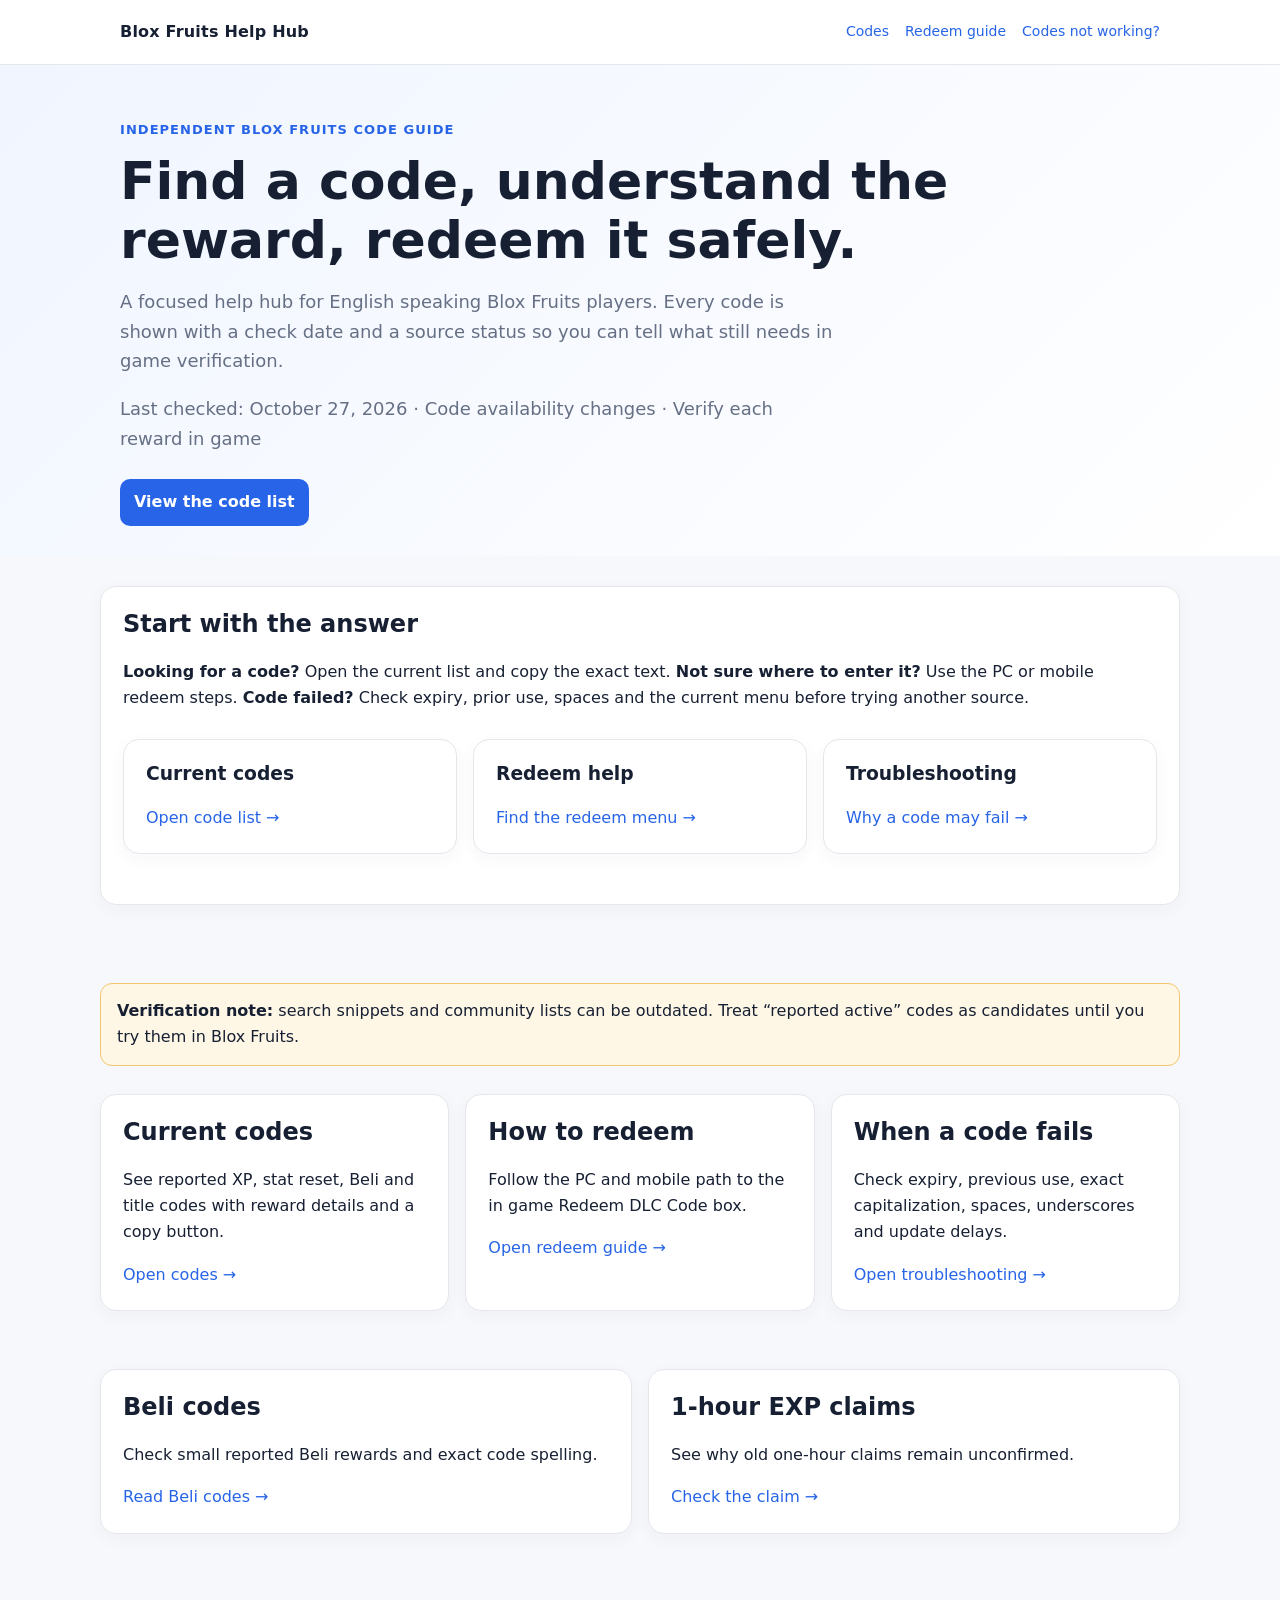
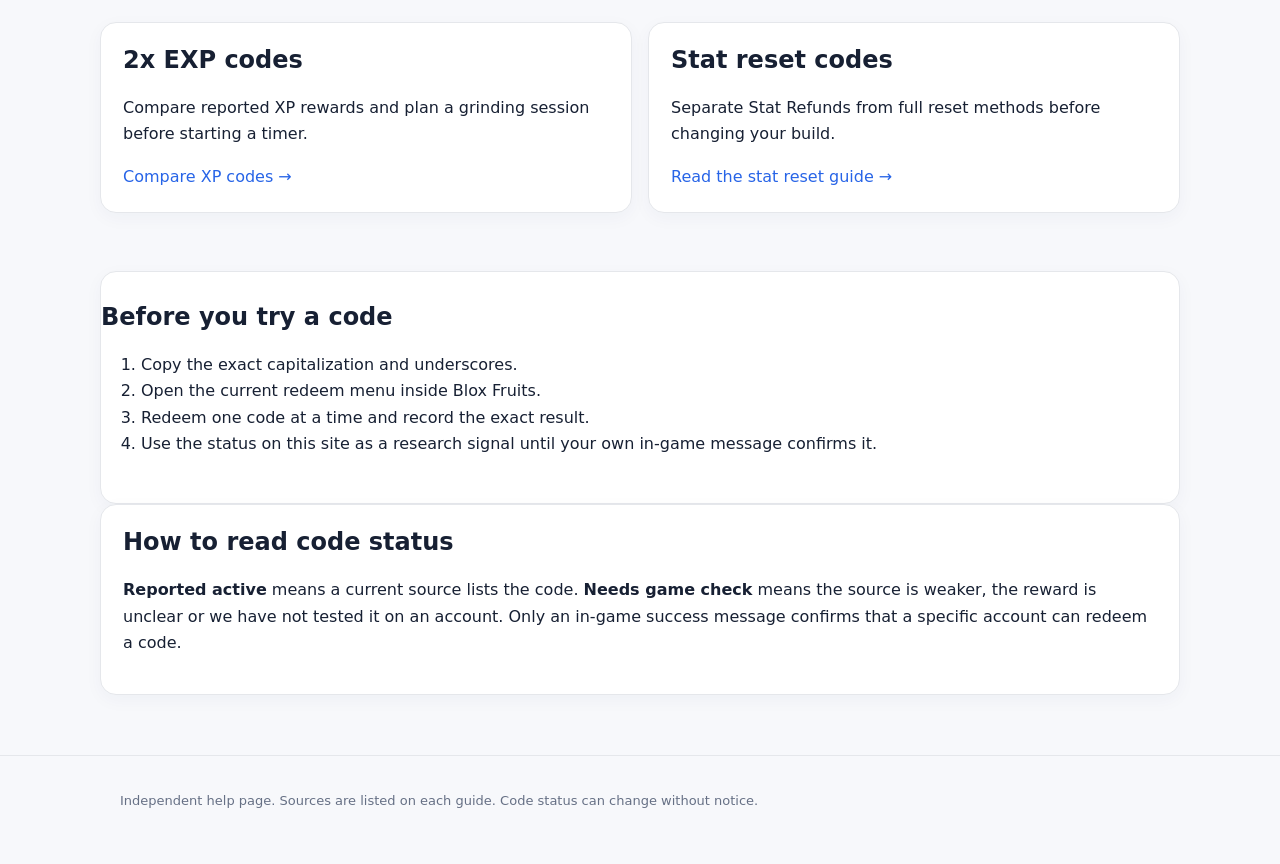
==== commit 973d2bb5: "Add code verification workflow to public pages" ====
--- a/index.html
+++ b/index.html
@@ -1 +1 @@
-<!doctype html><html lang="en"><head><meta charset="utf-8"><meta name="viewport" content="width=device-width,initial-scale=1"><meta name="description" content="Find reported active Blox Fruits codes, confirm rewards, redeem codes on PC or mobile, and troubleshoot broken codes."><link rel="canonical" href="https://blox-fruits-help-hub.pages.dev/"><meta name="google-site-verification" content="WpJTzaE2lDU1zgOgY-33AHpInZoTjQPPPGhO0nWRNOk"><title>Blox Fruits Help Hub | Codes and Redeem Guides</title><link rel="stylesheet" href="styles.css"></head><body><header class="top"><div class="shell nav"><a class="logo" href="/">Blox Fruits Help Hub</a><nav class="links"><a href="/codes">Codes</a><a href="/redeem">Redeem guide</a><a href="/not-working">Codes not working?</a></nav></div></header><main><section class="hero"><div class="shell"><div class="eyebrow">Independent Blox Fruits code guide</div><h1>Find a code, understand the reward, redeem it safely.</h1><p>A focused help hub for English speaking Blox Fruits players. Every code is shown with a check date and a source status so you can tell what still needs in game verification.</p><p class="meta">Last checked: October 27, 2026 · Code availability changes · Verify each reward in game</p><a class="button" href="/codes">View the code list</a></div></section><section class="section shell"><div class="card"><h2>Start with the answer</h2><p><strong>Looking for a code?</strong> Open the current list and copy the exact text. <strong>Not sure where to enter it?</strong> Use the PC or mobile redeem steps. <strong>Code failed?</strong> Check expiry, prior use, spaces and the current menu before trying another source.</p><div class="grid"><article class="card"><h3>Current codes</h3><a href="/codes">Open code list →</a></article><article class="card"><h3>Redeem help</h3><a href="/redeem">Find the redeem menu →</a></article><article class="card"><h3>Troubleshooting</h3><a href="/not-working">Why a code may fail →</a></article></div></div></section><section class="section shell"><div class="notice"><strong>Verification note:</strong> search snippets and community lists can be outdated. Treat “reported active” codes as candidates until you try them in Blox Fruits.</div><div class="grid"><article class="card"><h2>Current codes</h2><p>See reported XP, stat reset, Beli and title codes with reward details and a copy button.</p><a href="/codes">Open codes →</a></article><article class="card"><h2>How to redeem</h2><p>Follow the PC and mobile path to the in game Redeem DLC Code box.</p><a href="/redeem">Open redeem guide →</a></article><article class="card"><h2>When a code fails</h2><p>Check expiry, previous use, exact capitalization, spaces, underscores and update delays.</p><a href="/not-working">Open troubleshooting →</a></article></div><div class="grid section"><article class="card"><h2>Beli codes</h2><p>Check small reported Beli rewards and exact code spelling.</p><a href="/beli-codes">Read Beli codes →</a></article><article class="card"><h2>1-hour EXP claims</h2><p>See why old one-hour claims remain unconfirmed.</p><a href="/one-hour-exp-code">Check the claim →</a></article></div><div class="grid section"><article class="card"><h2>2x EXP codes</h2><p>Compare reported XP rewards and plan a grinding session before starting a timer.</p><a href="/two-x-exp-codes">Compare XP codes →</a></article><article class="card"><h2>Stat reset codes</h2><p>Separate Stat Refunds from full reset methods before changing your build.</p><a href="/stat-reset-codes">Read the stat reset guide →</a></article></div><div class="card"><h2>How to read code status</h2><p><strong>Reported active</strong> means a current source lists the code. <strong>Needs game check</strong> means the source is weaker, the reward is unclear or we have not tested it on an account. Only an in-game success message confirms that a specific account can redeem a code.</p></div></section></main><footer class="footer"><div class="shell">Independent help page. Sources are listed on each guide. Code status can change without notice.</div></footer></body></html>
+<!doctype html><html lang="en"><head><meta charset="utf-8"><meta name="viewport" content="width=device-width,initial-scale=1"><meta name="description" content="Find reported active Blox Fruits codes, confirm rewards, redeem codes on PC or mobile, and troubleshoot broken codes."><link rel="canonical" href="https://blox-fruits-help-hub.pages.dev/"><meta name="google-site-verification" content="WpJTzaE2lDU1zgOgY-33AHpInZoTjQPPPGhO0nWRNOk"><title>Blox Fruits Help Hub | Codes and Redeem Guides</title><link rel="stylesheet" href="styles.css"></head><body><header class="top"><div class="shell nav"><a class="logo" href="/">Blox Fruits Help Hub</a><nav class="links"><a href="/codes">Codes</a><a href="/redeem">Redeem guide</a><a href="/not-working">Codes not working?</a></nav></div></header><main><section class="hero"><div class="shell"><div class="eyebrow">Independent Blox Fruits code guide</div><h1>Find a code, understand the reward, redeem it safely.</h1><p>A focused help hub for English speaking Blox Fruits players. Every code is shown with a check date and a source status so you can tell what still needs in game verification.</p><p class="meta">Last checked: October 27, 2026 · Code availability changes · Verify each reward in game</p><a class="button" href="/codes">View the code list</a></div></section><section class="section shell"><div class="card"><h2>Start with the answer</h2><p><strong>Looking for a code?</strong> Open the current list and copy the exact text. <strong>Not sure where to enter it?</strong> Use the PC or mobile redeem steps. <strong>Code failed?</strong> Check expiry, prior use, spaces and the current menu before trying another source.</p><div class="grid"><article class="card"><h3>Current codes</h3><a href="/codes">Open code list →</a></article><article class="card"><h3>Redeem help</h3><a href="/redeem">Find the redeem menu →</a></article><article class="card"><h3>Troubleshooting</h3><a href="/not-working">Why a code may fail →</a></article></div></div></section><section class="section shell"><div class="notice"><strong>Verification note:</strong> search snippets and community lists can be outdated. Treat “reported active” codes as candidates until you try them in Blox Fruits.</div><div class="grid"><article class="card"><h2>Current codes</h2><p>See reported XP, stat reset, Beli and title codes with reward details and a copy button.</p><a href="/codes">Open codes →</a></article><article class="card"><h2>How to redeem</h2><p>Follow the PC and mobile path to the in game Redeem DLC Code box.</p><a href="/redeem">Open redeem guide →</a></article><article class="card"><h2>When a code fails</h2><p>Check expiry, previous use, exact capitalization, spaces, underscores and update delays.</p><a href="/not-working">Open troubleshooting →</a></article></div><div class="grid section"><article class="card"><h2>Beli codes</h2><p>Check small reported Beli rewards and exact code spelling.</p><a href="/beli-codes">Read Beli codes →</a></article><article class="card"><h2>1-hour EXP claims</h2><p>See why old one-hour claims remain unconfirmed.</p><a href="/one-hour-exp-code">Check the claim →</a></article></div><div class="grid section"><article class="card"><h2>2x EXP codes</h2><p>Compare reported XP rewards and plan a grinding session before starting a timer.</p><a href="/two-x-exp-codes">Compare XP codes →</a></article><article class="card"><h2>Stat reset codes</h2><p>Separate Stat Refunds from full reset methods before changing your build.</p><a href="/stat-reset-codes">Read the stat reset guide →</a></article></div><div class="card section"><h2>Before you try a code</h2><ol><li>Copy the exact capitalization and underscores.</li><li>Open the current redeem menu inside Blox Fruits.</li><li>Redeem one code at a time and record the exact result.</li><li>Use the status on this site as a research signal until your own in-game message confirms it.</li></ol></div><div class="card"><h2>How to read code status</h2><p><strong>Reported active</strong> means a current source lists the code. <strong>Needs game check</strong> means the source is weaker, the reward is unclear or we have not tested it on an account. Only an in-game success message confirms that a specific account can redeem a code.</p></div></section></main><footer class="footer"><div class="shell">Independent help page. Sources are listed on each guide. Code status can change without notice.</div></footer></body></html>
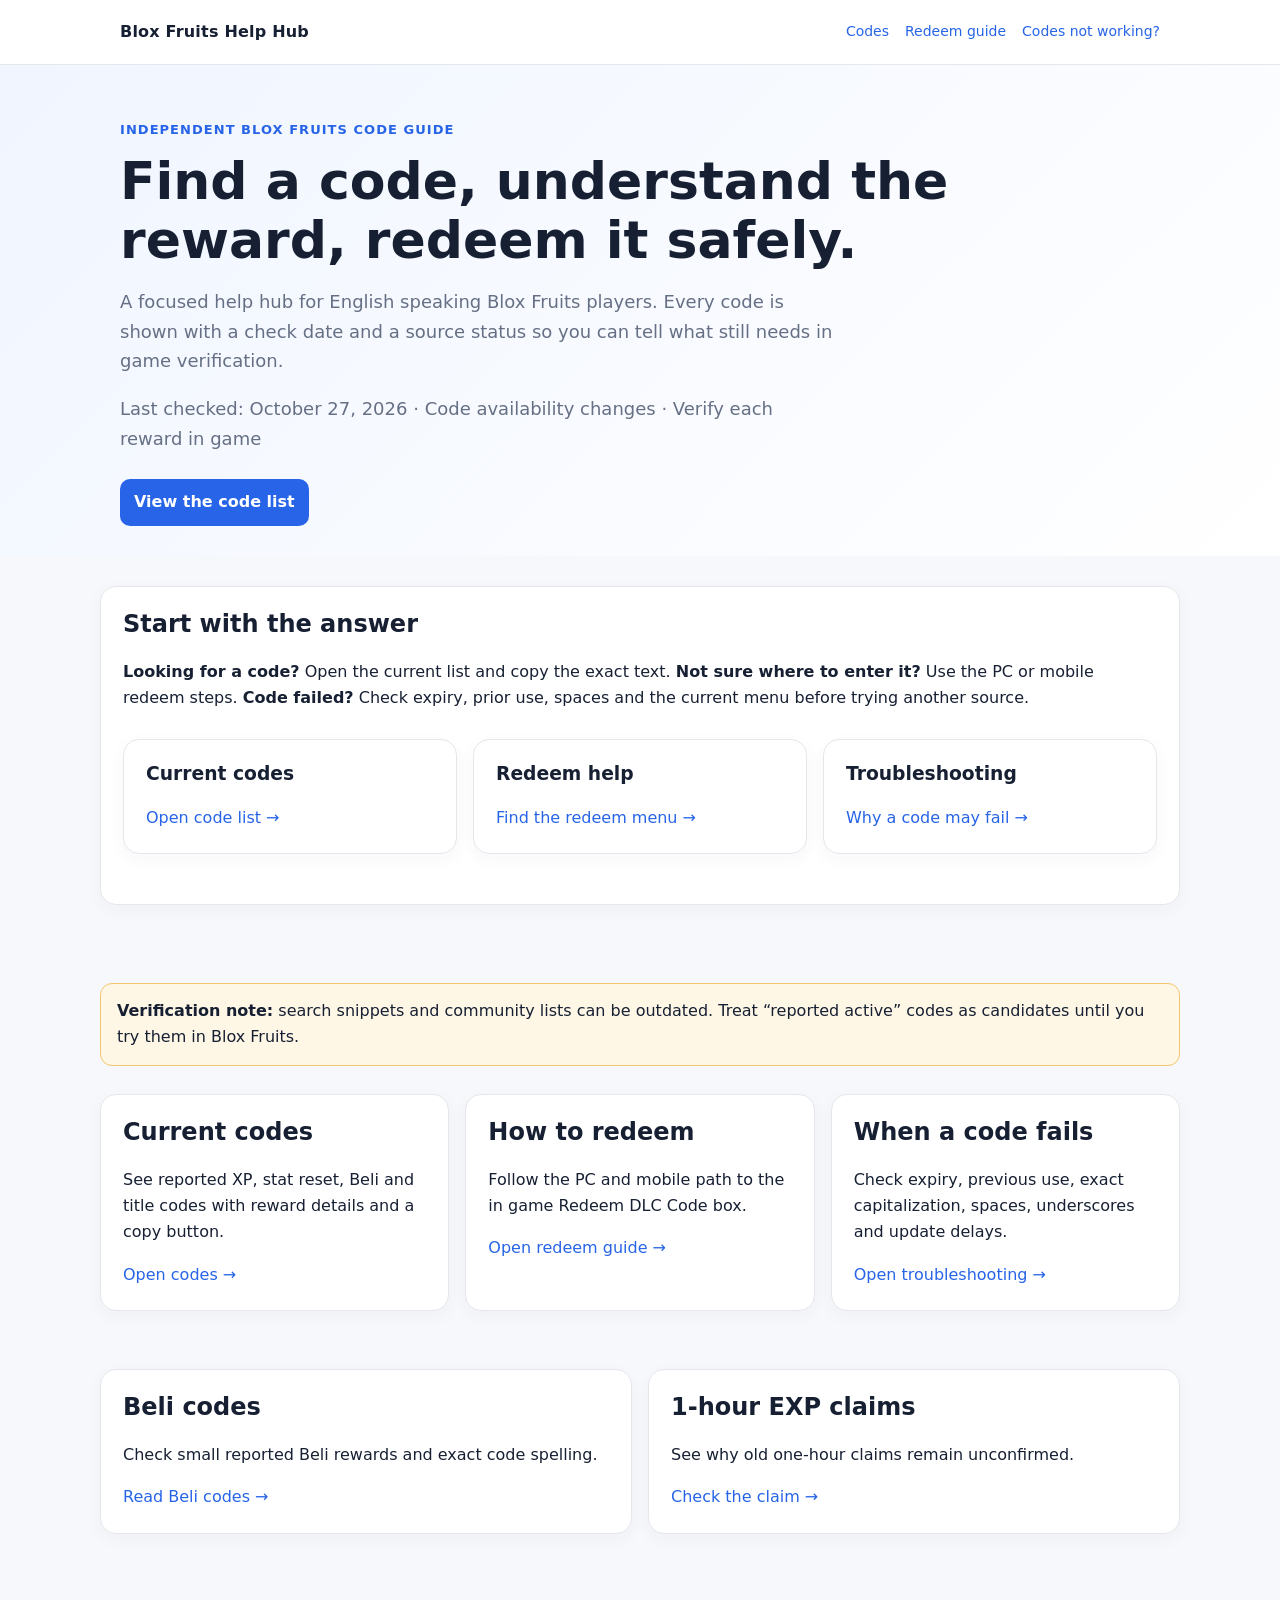
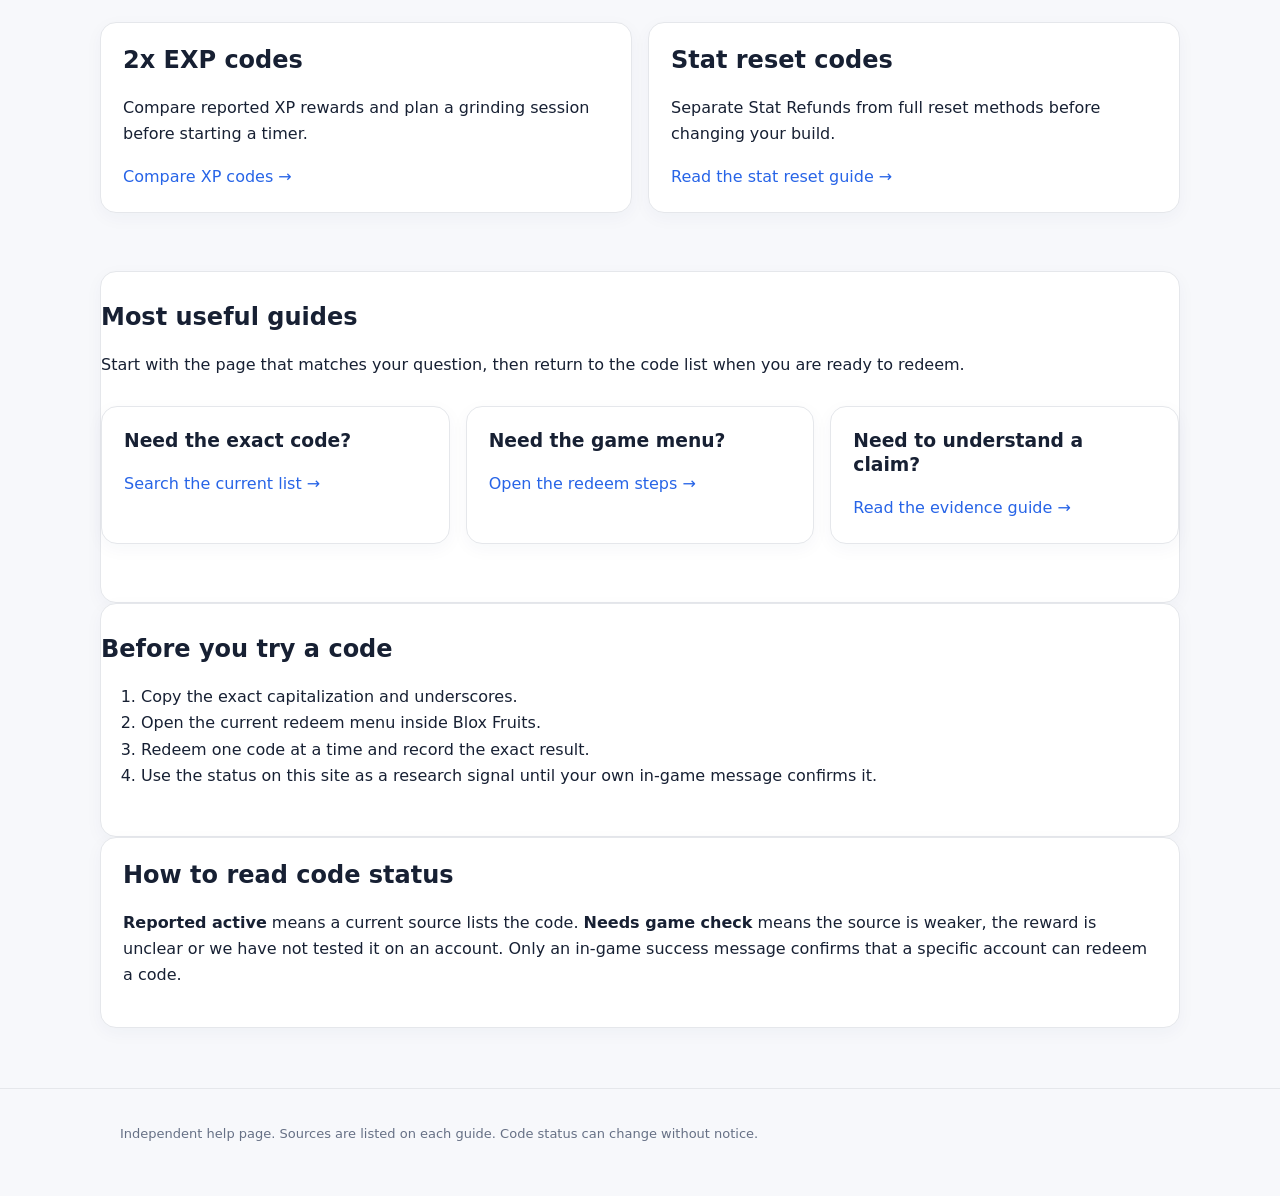
==== commit 12c9d8eb: "Improve homepage guide click paths" ====
--- a/index.html
+++ b/index.html
@@ -1 +1 @@
-<!doctype html><html lang="en"><head><meta charset="utf-8"><meta name="viewport" content="width=device-width,initial-scale=1"><meta name="description" content="Find reported active Blox Fruits codes, confirm rewards, redeem codes on PC or mobile, and troubleshoot broken codes."><link rel="canonical" href="https://blox-fruits-help-hub.pages.dev/"><meta name="google-site-verification" content="WpJTzaE2lDU1zgOgY-33AHpInZoTjQPPPGhO0nWRNOk"><title>Blox Fruits Help Hub | Codes and Redeem Guides</title><link rel="stylesheet" href="styles.css"></head><body><header class="top"><div class="shell nav"><a class="logo" href="/">Blox Fruits Help Hub</a><nav class="links"><a href="/codes">Codes</a><a href="/redeem">Redeem guide</a><a href="/not-working">Codes not working?</a></nav></div></header><main><section class="hero"><div class="shell"><div class="eyebrow">Independent Blox Fruits code guide</div><h1>Find a code, understand the reward, redeem it safely.</h1><p>A focused help hub for English speaking Blox Fruits players. Every code is shown with a check date and a source status so you can tell what still needs in game verification.</p><p class="meta">Last checked: October 27, 2026 · Code availability changes · Verify each reward in game</p><a class="button" href="/codes">View the code list</a></div></section><section class="section shell"><div class="card"><h2>Start with the answer</h2><p><strong>Looking for a code?</strong> Open the current list and copy the exact text. <strong>Not sure where to enter it?</strong> Use the PC or mobile redeem steps. <strong>Code failed?</strong> Check expiry, prior use, spaces and the current menu before trying another source.</p><div class="grid"><article class="card"><h3>Current codes</h3><a href="/codes">Open code list →</a></article><article class="card"><h3>Redeem help</h3><a href="/redeem">Find the redeem menu →</a></article><article class="card"><h3>Troubleshooting</h3><a href="/not-working">Why a code may fail →</a></article></div></div></section><section class="section shell"><div class="notice"><strong>Verification note:</strong> search snippets and community lists can be outdated. Treat “reported active” codes as candidates until you try them in Blox Fruits.</div><div class="grid"><article class="card"><h2>Current codes</h2><p>See reported XP, stat reset, Beli and title codes with reward details and a copy button.</p><a href="/codes">Open codes →</a></article><article class="card"><h2>How to redeem</h2><p>Follow the PC and mobile path to the in game Redeem DLC Code box.</p><a href="/redeem">Open redeem guide →</a></article><article class="card"><h2>When a code fails</h2><p>Check expiry, previous use, exact capitalization, spaces, underscores and update delays.</p><a href="/not-working">Open troubleshooting →</a></article></div><div class="grid section"><article class="card"><h2>Beli codes</h2><p>Check small reported Beli rewards and exact code spelling.</p><a href="/beli-codes">Read Beli codes →</a></article><article class="card"><h2>1-hour EXP claims</h2><p>See why old one-hour claims remain unconfirmed.</p><a href="/one-hour-exp-code">Check the claim →</a></article></div><div class="grid section"><article class="card"><h2>2x EXP codes</h2><p>Compare reported XP rewards and plan a grinding session before starting a timer.</p><a href="/two-x-exp-codes">Compare XP codes →</a></article><article class="card"><h2>Stat reset codes</h2><p>Separate Stat Refunds from full reset methods before changing your build.</p><a href="/stat-reset-codes">Read the stat reset guide →</a></article></div><div class="card section"><h2>Before you try a code</h2><ol><li>Copy the exact capitalization and underscores.</li><li>Open the current redeem menu inside Blox Fruits.</li><li>Redeem one code at a time and record the exact result.</li><li>Use the status on this site as a research signal until your own in-game message confirms it.</li></ol></div><div class="card"><h2>How to read code status</h2><p><strong>Reported active</strong> means a current source lists the code. <strong>Needs game check</strong> means the source is weaker, the reward is unclear or we have not tested it on an account. Only an in-game success message confirms that a specific account can redeem a code.</p></div></section></main><footer class="footer"><div class="shell">Independent help page. Sources are listed on each guide. Code status can change without notice.</div></footer></body></html>
+<!doctype html><html lang="en"><head><meta charset="utf-8"><meta name="viewport" content="width=device-width,initial-scale=1"><meta name="description" content="Find reported active Blox Fruits codes, confirm rewards, redeem codes on PC or mobile, and troubleshoot broken codes."><link rel="canonical" href="https://blox-fruits-help-hub.pages.dev/"><meta name="google-site-verification" content="WpJTzaE2lDU1zgOgY-33AHpInZoTjQPPPGhO0nWRNOk"><title>Blox Fruits Help Hub | Codes and Redeem Guides</title><link rel="stylesheet" href="styles.css"></head><body><header class="top"><div class="shell nav"><a class="logo" href="/">Blox Fruits Help Hub</a><nav class="links"><a href="/codes">Codes</a><a href="/redeem">Redeem guide</a><a href="/not-working">Codes not working?</a></nav></div></header><main><section class="hero"><div class="shell"><div class="eyebrow">Independent Blox Fruits code guide</div><h1>Find a code, understand the reward, redeem it safely.</h1><p>A focused help hub for English speaking Blox Fruits players. Every code is shown with a check date and a source status so you can tell what still needs in game verification.</p><p class="meta">Last checked: October 27, 2026 · Code availability changes · Verify each reward in game</p><a class="button" href="/codes">View the code list</a></div></section><section class="section shell"><div class="card"><h2>Start with the answer</h2><p><strong>Looking for a code?</strong> Open the current list and copy the exact text. <strong>Not sure where to enter it?</strong> Use the PC or mobile redeem steps. <strong>Code failed?</strong> Check expiry, prior use, spaces and the current menu before trying another source.</p><div class="grid"><article class="card"><h3>Current codes</h3><a href="/codes">Open code list →</a></article><article class="card"><h3>Redeem help</h3><a href="/redeem">Find the redeem menu →</a></article><article class="card"><h3>Troubleshooting</h3><a href="/not-working">Why a code may fail →</a></article></div></div></section><section class="section shell"><div class="notice"><strong>Verification note:</strong> search snippets and community lists can be outdated. Treat “reported active” codes as candidates until you try them in Blox Fruits.</div><div class="grid"><article class="card"><h2>Current codes</h2><p>See reported XP, stat reset, Beli and title codes with reward details and a copy button.</p><a href="/codes">Open codes →</a></article><article class="card"><h2>How to redeem</h2><p>Follow the PC and mobile path to the in game Redeem DLC Code box.</p><a href="/redeem">Open redeem guide →</a></article><article class="card"><h2>When a code fails</h2><p>Check expiry, previous use, exact capitalization, spaces, underscores and update delays.</p><a href="/not-working">Open troubleshooting →</a></article></div><div class="grid section"><article class="card"><h2>Beli codes</h2><p>Check small reported Beli rewards and exact code spelling.</p><a href="/beli-codes">Read Beli codes →</a></article><article class="card"><h2>1-hour EXP claims</h2><p>See why old one-hour claims remain unconfirmed.</p><a href="/one-hour-exp-code">Check the claim →</a></article></div><div class="grid section"><article class="card"><h2>2x EXP codes</h2><p>Compare reported XP rewards and plan a grinding session before starting a timer.</p><a href="/two-x-exp-codes">Compare XP codes →</a></article><article class="card"><h2>Stat reset codes</h2><p>Separate Stat Refunds from full reset methods before changing your build.</p><a href="/stat-reset-codes">Read the stat reset guide →</a></article></div><div class="card section"><h2>Most useful guides</h2><p>Start with the page that matches your question, then return to the code list when you are ready to redeem.</p><div class="grid"><article class="card"><h3>Need the exact code?</h3><a href="/codes">Search the current list →</a></article><article class="card"><h3>Need the game menu?</h3><a href="/redeem">Open the redeem steps →</a></article><article class="card"><h3>Need to understand a claim?</h3><a href="/free-devil-fruits-codes">Read the evidence guide →</a></article></div></div><div class="card section"><h2>Before you try a code</h2><ol><li>Copy the exact capitalization and underscores.</li><li>Open the current redeem menu inside Blox Fruits.</li><li>Redeem one code at a time and record the exact result.</li><li>Use the status on this site as a research signal until your own in-game message confirms it.</li></ol></div><div class="card"><h2>How to read code status</h2><p><strong>Reported active</strong> means a current source lists the code. <strong>Needs game check</strong> means the source is weaker, the reward is unclear or we have not tested it on an account. Only an in-game success message confirms that a specific account can redeem a code.</p></div></section></main><footer class="footer"><div class="shell">Independent help page. Sources are listed on each guide. Code status can change without notice.</div></footer></body></html>
--- a/styles.css
+++ b/styles.css
@@ -1 +1,2 @@
 :root{--bg:#f7f8fb;--ink:#172033;--muted:#667085;--card:#fff;--line:#e5e7eb;--brand:#2764e7;--soft:#eef4ff;--warn:#fff7e6;--warn-line:#f2c66d;--ok:#e8f7ee;--ok-line:#83c99c}*{box-sizing:border-box}body{margin:0;background:var(--bg);color:var(--ink);font:16px/1.65 system-ui,-apple-system,BlinkMacSystemFont,"Segoe UI",sans-serif}a{color:var(--brand);text-decoration:none}a:hover{text-decoration:underline}.shell{max-width:1080px;margin:auto;padding:0 20px}.top{background:#fff;border-bottom:1px solid var(--line);position:sticky;top:0;z-index:10}.nav{display:flex;align-items:center;justify-content:space-between;min-height:64px;gap:18px}.logo{font-weight:800;color:var(--ink);letter-spacing:.2px}.links{display:flex;gap:16px;flex-wrap:wrap;font-size:14px}.hero{padding:54px 0 30px;background:linear-gradient(135deg,#f0f5ff,#fff)}.eyebrow{font-size:13px;color:var(--brand);font-weight:700;text-transform:uppercase;letter-spacing:.08em}.hero h1{font-size:clamp(32px,5vw,52px);line-height:1.12;margin:12px 0}.hero p{max-width:720px;color:var(--muted);font-size:18px}.meta{font-size:13px;color:var(--muted)}.grid{display:grid;grid-template-columns:repeat(auto-fit,minmax(240px,1fr));gap:16px;margin:28px 0}.card{background:var(--card);border:1px solid var(--line);border-radius:16px;padding:22px;box-shadow:0 5px 18px rgba(25,50,100,.04)}.card h2,.card h3{margin-top:0;line-height:1.25}.button{display:inline-block;background:var(--brand);color:#fff;border-radius:10px;padding:10px 14px;font-weight:700;margin-top:8px}.button:hover{text-decoration:none;filter:brightness(.95)}.section{padding:30px 0}.notice{background:var(--warn);border:1px solid var(--warn-line);padding:14px 16px;border-radius:12px;margin:18px 0}.success{background:var(--ok);border:1px solid var(--ok-line);padding:14px 16px;border-radius:12px;margin:18px 0}.table-wrap{overflow-x:auto;background:#fff;border:1px solid var(--line);border-radius:14px}.codes{border-collapse:collapse;width:100%;min-width:680px}.codes th,.codes td{padding:13px 14px;border-bottom:1px solid var(--line);text-align:left;vertical-align:top}.codes th{background:#fafbff;font-size:13px;color:var(--muted)}.codes tr:last-child td{border-bottom:0}.code{font-family:ui-monospace,SFMono-Regular,Menlo,monospace;font-weight:700;white-space:nowrap}.tag{display:inline-block;border-radius:999px;padding:2px 9px;font-size:12px;font-weight:700}.tag.verify{background:#fff1cc;color:#8a5b00}.tag.exp{background:#f1f2f4;color:#596273}.tag.xp{background:#e9f2ff;color:#2058bb}.two{display:grid;grid-template-columns:repeat(auto-fit,minmax(300px,1fr));gap:18px}.steps li{margin:9px 0}.footer{color:var(--muted);font-size:13px;padding:34px 0 52px;border-top:1px solid var(--line);margin-top:30px}.small{font-size:14px;color:var(--muted)}@media(max-width:640px){.nav{align-items:flex-start;flex-direction:column;padding:14px 0}.hero{padding-top:34px}.links{gap:10px}.card{padding:18px}.table-wrap{overflow:visible;border:0;background:transparent}.codes{display:block;min-width:0;background:transparent}.codes thead{display:none}.codes tbody,.codes tr,.codes td{display:block;width:100%}.codes tr{background:#fff;border:1px solid var(--line);border-radius:14px;margin:0 0 12px;padding:4px 14px}.codes td{border-bottom:1px solid var(--line);padding:10px 0}.codes tr:last-child td{border-bottom:1px solid var(--line)}.codes td:last-child{border-bottom:0;padding-top:12px}.codes td::before{content:attr(data-label);display:block;font-size:12px;font-weight:700;color:var(--muted);margin-bottom:3px}.code{white-space:normal;overflow-wrap:anywhere}.two{grid-template-columns:1fr}}
+.filter-bar{display:flex;align-items:center;gap:10px;flex-wrap:wrap;background:#fff;border:1px solid var(--line);border-radius:12px;padding:12px 14px;margin:18px 0}.filter-bar label{font-size:13px;font-weight:700;color:var(--muted)}.filter-bar input,.filter-bar select{border:1px solid var(--line);border-radius:8px;padding:8px 10px;background:#fff;color:var(--ink);font:inherit}.filter-bar input{min-width:220px}@media(max-width:640px){.filter-bar{align-items:stretch;flex-direction:column}.filter-bar input,.filter-bar select{width:100%}}
